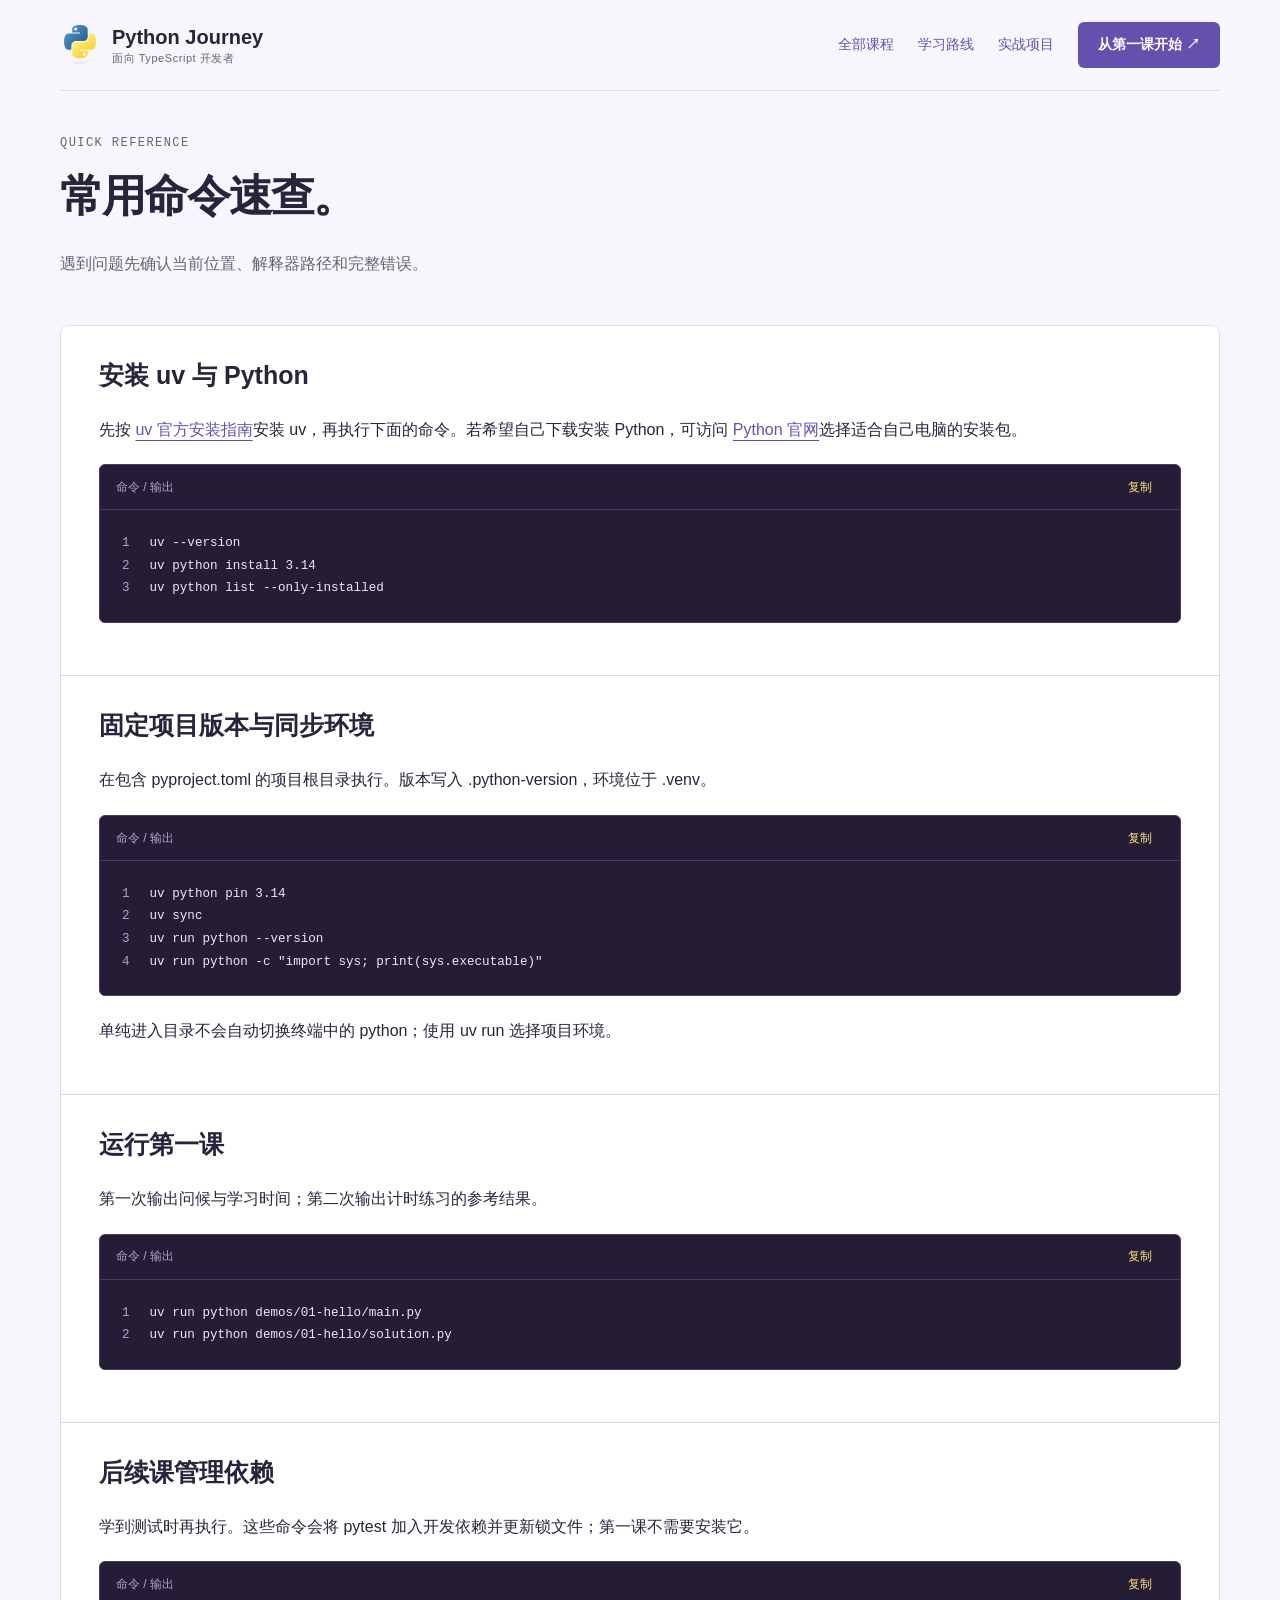
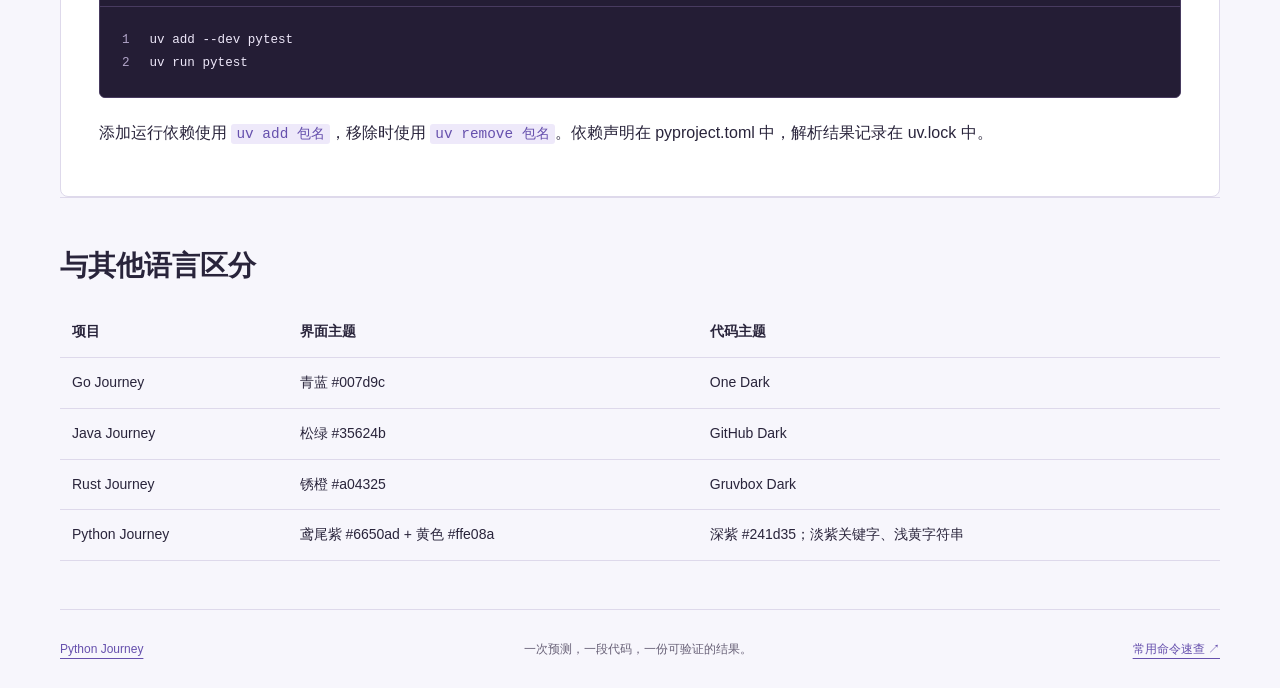
==== reference/index.html @ 2f71af97 "feat: initialize Python learning workspace" ====
<!doctype html>
<html lang="zh-CN">
  <head>
    <meta charset="utf-8" />
    <meta name="viewport" content="width=device-width,initial-scale=1" />
    <meta
      name="description"
      content="Python 学习路线：从基础语法到自动化、数据分析与 Web API 实战。"
    />
    <title>常用命令 · Python Journey</title>
    <link rel="icon" type="image/svg+xml" href="../assets/python-logo.svg" />
    <link rel="stylesheet" href="../assets/python-theme.css" />
    <script defer src="../assets/courses.js"></script>
    <script defer src="../assets/course-ui.js"></script>
    <script defer src="../assets/vendor/highlight.min.js"></script>
    <script defer src="../assets/highlight-init.js"></script>
    <script defer src="../assets/lesson-reader.js"></script>
    <script defer src="../assets/quiz.js"></script>
  </head>
  <body data-course-root="../">
    <a class="skip-link" href="#content">跳到正文</a>
    <header class="site-header wrap">
      <nav aria-label="主导航">
        <a class="brand" href="../index.html" data-home
          ><img
            src="../assets/python-logo.svg"
            width="40"
            height="40"
            alt=""
          /><span>Python Journey<small>面向 TypeScript 开发者</small></span></a
        >
        <div class="nav-links">
          <a href="../courses.html" data-directory>全部课程</a
          ><a href="../index.html#path-title">学习路线</a
          ><a href="../index.html#projects">实战项目</a
          ><a
            class="nav-start"
            href="../lessons/0001-build-and-run.html"
            data-resume
            >从第一课开始 ↗</a
          >
        </div>
      </nav>
    </header>
    <main id="content" class="wrap">
      <header class="lesson-heading">
        <p class="eyebrow">QUICK REFERENCE</p>
        <h1>常用命令速查。</h1>
        <p>遇到问题先确认当前位置、解释器路径和完整错误。</p>
      </header>
      <article class="lesson-article">
        <section class="lesson-section" id="command-1">
          <h2>安装 uv 与 Python</h2>
          <p>
            先按
            <a href="https://docs.astral.sh/uv/getting-started/installation/"
              >uv 官方安装指南</a
            >安装 uv，再执行下面的命令。若希望自己下载安装 Python，可访问
            <a href="https://www.python.org/downloads/">Python 官网</a
            >选择适合自己电脑的安装包。
          </p>
          <pre><code class="language-plaintext">uv --version
uv python install 3.14
uv python list --only-installed</code></pre>
        </section>
        <section class="lesson-section" id="command-2">
          <h2>固定项目版本与同步环境</h2>
          <p>
            在包含 pyproject.toml 的项目根目录执行。版本写入
            .python-version，环境位于 .venv。
          </p>
          <pre><code class="language-plaintext">uv python pin 3.14
uv sync
uv run python --version
uv run python -c "import sys; print(sys.executable)"</code></pre>
          <p>
            单纯进入目录不会自动切换终端中的 python；使用 uv run 选择项目环境。
          </p>
        </section>
        <section class="lesson-section" id="command-3">
          <h2>运行第一课</h2>
          <p>第一次输出问候与学习时间；第二次输出计时练习的参考结果。</p>
          <pre><code class="language-plaintext">uv run python demos/01-hello/main.py
uv run python demos/01-hello/solution.py</code></pre>
        </section>
        <section class="lesson-section" id="command-4">
          <h2>后续课管理依赖</h2>
          <p>
            学到测试时再执行。这些命令会将 pytest
            加入开发依赖并更新锁文件；第一课不需要安装它。
          </p>
          <pre><code class="language-plaintext">uv add --dev pytest
uv run pytest</code></pre>
          <p>
            添加运行依赖使用 <code>uv add 包名</code>，移除时使用
            <code>uv remove 包名</code>。依赖声明在 pyproject.toml
            中，解析结果记录在 uv.lock 中。
          </p>
        </section>
      </article>
      <section class="section">
        <h2>与其他语言区分</h2>
        <div class="table-scroll">
          <table>
            <thead>
              <tr>
                <th>项目</th>
                <th>界面主题</th>
                <th>代码主题</th>
              </tr>
            </thead>
            <tbody>
              <tr>
                <td>Go Journey</td>
                <td>青蓝 #007d9c</td>
                <td>One Dark</td>
              </tr>
              <tr>
                <td>Java Journey</td>
                <td>松绿 #35624b</td>
                <td>GitHub Dark</td>
              </tr>
              <tr>
                <td>Rust Journey</td>
                <td>锈橙 #a04325</td>
                <td>Gruvbox Dark</td>
              </tr>
              <tr>
                <td>Python Journey</td>
                <td>鸢尾紫 #6650ad + 黄色 #ffe08a</td>
                <td>深紫 #241d35；淡紫关键字、浅黄字符串</td>
              </tr>
            </tbody>
          </table>
        </div>
      </section>
    </main>
    <footer class="site-footer wrap">
      <a href="../index.html">Python Journey</a>
      <p>一次预测，一段代码，一份可验证的结果。</p>
      <a href="../reference/index.html">常用命令速查 ↗</a>
    </footer>
  </body>
</html>
---- assets/python-theme.css ----
:root {
  color-scheme: light;
  --paper: #f7f6fc;
  --surface: #fff;
  --ink: #29243b;
  --muted: #686177;
  --line: #ded9eb;
  --accent: #6650ad;
  --accent-soft: #eee9fa;
  --yellow: #ffe08a;
  --code-bg: #241d35;
  --code-ink: #eee8fa;
  --code-muted: #b2a5c9;
  --code-line: #483b60;
  --mono: "Cascadia Code", Consolas, monospace;
  font-family: "Segoe UI Variable", "Segoe UI", "Microsoft YaHei", sans-serif;
}
@media (prefers-color-scheme: dark) {
  :root {
    color-scheme: dark;
    --paper: #191622;
    --surface: #211d2d;
    --ink: #eee9f7;
    --muted: #b7adc8;
    --line: #41394f;
    --accent: #c4afff;
    --accent-soft: #332944;
  }
}
* {
  box-sizing: border-box;
}
html {
  scroll-behavior: smooth;
  scroll-padding-top: 28px;
}
body {
  margin: 0;
  background: var(--paper);
  color: var(--ink);
  font-size: 16px;
  line-height: 1.85;
}
a {
  color: var(--accent);
  text-underline-offset: 5px;
}
a:hover {
  text-decoration-thickness: 2px;
}
p {
  margin: 0 0 1em;
}
h1,
h2,
h3 {
  line-height: 1.4;
  text-wrap: balance;
}
h1 {
  font-size: clamp(36px, 4.5vw, 60px);
  letter-spacing: -0.04em;
  margin: 12px 0 22px;
}
h2 {
  font-size: 28px;
  margin: 0 0 22px;
}
h3 {
  font-size: 20px;
  margin: 0 0 10px;
}
img {
  max-width: 100%;
}
button,
input,
select {
  font: inherit;
}
button {
  cursor: pointer;
}
:focus-visible {
  outline: 3px solid var(--accent);
  outline-offset: 4px;
}
::selection {
  background: #daccff;
  color: #29243b;
}
.wrap {
  width: min(1160px, calc(100% - 80px));
  margin: auto;
}
.skip-link {
  position: absolute;
  top: -100px;
  left: 16px;
  padding: 10px;
  background: var(--surface);
  z-index: 10;
}
.skip-link:focus {
  top: 10px;
}
.site-header {
  border-bottom: 1px solid var(--line);
}
nav {
  display: flex;
  align-items: center;
  justify-content: space-between;
  gap: 24px;
  padding: 22px 0;
}
.brand {
  display: flex;
  align-items: center;
  gap: 12px;
  text-decoration: none;
  color: var(--ink);
  font-size: 20px;
  font-weight: 650;
  line-height: 1.4;
}
.brand small {
  display: block;
  font-weight: 400;
  font-size: 11px;
  color: var(--muted);
  letter-spacing: 0.05em;
}
.brand img {
  object-fit: contain;
  flex-shrink: 0;
}
.nav-links {
  display: flex;
  align-items: center;
  gap: 24px;
  font-size: 14px;
}
.nav-links a {
  text-decoration: none;
}
.nav-start,
.button {
  display: inline-flex;
  align-items: center;
  justify-content: center;
  min-height: 46px;
  padding: 10px 20px;
  border-radius: 6px;
  background: var(--accent);
  color: var(--surface);
  text-decoration: none;
  font-size: 14px;
  font-weight: 600;
}
.button.secondary {
  background: transparent;
  color: var(--accent);
  border: 1px solid var(--line);
}
.eyebrow {
  font: 12px/1.7 var(--mono);
  letter-spacing: 0.12em;
  color: var(--accent);
}
.hero {
  display: grid;
  grid-template-columns: minmax(0, 1fr) minmax(0, 1fr);
  align-items: center;
  gap: 64px;
  padding: 72px 0 60px;
}
.hero h1 span {
  color: var(--accent);
}
.text-link {
  align-self: center;
  padding-block: 10px;
  font-size: 14px;
}
.code-study {
  margin: 0;
  min-width: 0;
}
.code-study figcaption {
  margin-top: 18px;
  color: var(--muted);
  font-size: 12px;
  line-height: 1.8;
}
.code-transition {
  padding: 10px 24px;
  background: #30263e;
  color: var(--yellow);
  border-block: 1px solid var(--code-line);
  font-size: 12px;
}
.code-transition span {
  margin-right: 8px;
}
.learning-principle {
  display: flex;
  justify-content: space-between;
  flex-wrap: wrap;
  gap: 12px 28px;
  padding: 20px 24px;
  background: var(--accent-soft);
  border-left: 3px solid var(--accent);
  margin-bottom: 40px;
  font-size: 13px;
}
.learning-principle p {
  margin: 0;
}
.learning-principle .eyebrow {
  margin-right: 18px;
}
.course-section {
  display: grid;
  grid-template-columns: minmax(0, 0.8fr) minmax(0, 1.2fr);
  gap: 64px;
}
.section-intro > p:not(.eyebrow) {
  color: var(--muted);
  font-size: 14px;
}
.section-intro > a {
  font-size: 14px;
}
.lesson-feature {
  padding: 30px;
  border: 1px solid var(--line);
  border-top: 3px solid var(--accent);
  border-radius: 6px;
  background: var(--surface);
}
.lesson-meta {
  font: 12px/1.8 var(--mono);
  color: var(--muted);
  margin-bottom: 18px;
}
.lesson-feature h3 {
  font-size: 25px;
}
.lesson-feature h3 a {
  color: var(--ink);
  text-decoration: none;
}
.lesson-feature h3 a:hover {
  color: var(--accent);
}
.lesson-feature > p {
  color: var(--muted);
  font-size: 14px;
}
.lesson-question {
  padding: 16px 18px;
  margin: 22px 0;
  background: var(--accent-soft);
  border-radius: 4px;
}
.lesson-question p {
  margin: 8px 0 0;
  font-size: 14px;
}
.lesson-bottom {
  display: flex;
  align-items: center;
  justify-content: space-between;
  flex-wrap: wrap;
  gap: 16px;
}
.lesson-bottom > span {
  color: var(--muted);
  font-size: 12px;
}
.migration-table {
  table-layout: fixed;
}
.migration-table th {
  font-weight: 600;
  color: var(--accent);
  background: var(--accent-soft);
}
.migration-table th:last-child {
  width: 40%;
}
.migration-table td {
  padding-block: 18px;
  overflow-wrap: anywhere;
}
.hero .intro {
  font-size: 17px;
  max-width: 35em;
  color: var(--muted);
}
.actions {
  display: flex;
  gap: 12px;
  flex-wrap: wrap;
  margin-top: 28px;
}
.hero-note {
  margin-top: 18px;
  font-size: 12px;
  color: var(--muted);
}
.notebook {
  background: var(--code-bg);
  color: var(--code-ink);
  border: 1px solid var(--code-line);
  border-radius: 10px;
  overflow: hidden;
  box-shadow: 12px 12px 0 var(--accent-soft);
}
.notebook-header {
  display: flex;
  justify-content: space-between;
  padding: 15px 22px;
  border-bottom: 1px solid var(--code-line);
  font: 12px var(--mono);
  color: var(--code-muted);
}
.notebook-header span:last-child {
  color: var(--yellow);
}
.notebook pre {
  padding: 24px;
  margin: 0;
}
.output {
  padding: 16px 24px;
  background: #30263e;
  border-top: 1px solid var(--code-line);
  font: 13px/1.8 var(--mono);
}
.output span {
  color: var(--yellow);
}
.section {
  padding: 48px 0;
  border-top: 1px solid var(--line);
}
.section-head {
  display: flex;
  justify-content: space-between;
  align-items: baseline;
  gap: 24px;
}
.section-head p {
  color: var(--muted);
  font-size: 14px;
}
.path {
  padding: 0;
  margin: 0;
  list-style: none;
}
.path li {
  display: grid;
  grid-template-columns: 62px 1fr 1fr;
  gap: 24px;
  padding: 22px 0;
  border-top: 1px solid var(--line);
}
.path .number {
  font: 20px var(--mono);
  color: var(--accent);
  padding-top: 5px;
}
.path h3 {
  font-size: 18px;
}
.path p {
  margin: 0;
  font-size: 14px;
  color: var(--muted);
}
.path .evidence {
  font-size: 13px;
  padding-left: 20px;
  border-left: 2px solid var(--accent-soft);
}
.project-grid {
  display: grid;
  grid-template-columns: repeat(3, minmax(0, 1fr));
  gap: 20px;
}
.project {
  background: var(--surface);
  border: 1px solid var(--line);
  border-radius: 8px;
  padding: 26px;
}
.project .tag {
  display: inline-block;
  font: 11px var(--mono);
  background: var(--accent-soft);
  color: var(--accent);
  padding: 5px 8px;
  margin-bottom: 18px;
}
.project p {
  font-size: 14px;
  color: var(--muted);
}
.project ul {
  padding-left: 20px;
  font-size: 13px;
}
.method {
  display: grid;
  grid-template-columns: 1fr 1.4fr;
  gap: 64px;
}
.method ol {
  margin: 0;
  padding-left: 22px;
}
.method li {
  margin-bottom: 10px;
}
.resources {
  display: flex;
  gap: 24px;
  flex-wrap: wrap;
}
.site-footer {
  display: flex;
  justify-content: space-between;
  gap: 20px;
  padding: 28px 0;
  border-top: 1px solid var(--line);
  font-size: 12px;
  color: var(--muted);
}
.site-footer p {
  margin: 0;
}
code {
  font: 0.9em/1.8 var(--mono);
}
:not(pre) > code {
  background: var(--accent-soft);
  color: var(--accent);
  padding: 2px 5px;
  border-radius: 3px;
}
pre {
  overflow: auto;
  max-width: 100%;
  background: var(--code-bg);
  color: var(--code-ink);
  padding: 22px;
  border-radius: 6px;
  font-size: 14px;
  tab-size: 4;
}
pre code.hljs {
  padding: 0;
  background: transparent;
  color: inherit;
}
.hljs-keyword,
.hljs-literal {
  color: #cbb4ff;
}
.hljs-string,
.hljs-regexp {
  color: #ffe08a;
}
.hljs-number {
  color: #ffbaa0;
}
.hljs-title,
.hljs-built_in {
  color: #a8daee;
}
.hljs-comment {
  color: #b2a5c9;
  font-style: italic;
}
.hljs-params,
.hljs-subst {
  color: #eee8fa;
}
.hljs-meta,
.hljs-attr {
  color: #efb3d7;
}
.lesson-heading {
  padding: 42px 0 30px;
  max-width: 900px;
}
.lesson-heading h1 {
  font-size: 44px;
}
.lesson-heading p {
  color: var(--muted);
}
.goal {
  background: var(--accent-soft);
  padding: 16px 22px;
  border-left: 3px solid var(--accent);
  font-size: 14px;
}
.lesson-shell {
  display: grid;
  grid-template-columns: 210px minmax(0, 1fr);
  gap: 32px;
  align-items: start;
  margin-bottom: 48px;
}
.lesson-rail {
  position: sticky;
  top: 24px;
}
.lesson-outline a {
  display: block;
  text-decoration: none;
  padding: 9px 12px;
  border-left: 2px solid transparent;
  color: var(--muted);
  font-size: 13px;
}
.lesson-outline a[aria-current] {
  border-left-color: var(--accent);
  background: var(--accent-soft);
  color: var(--accent);
}
.lesson-article {
  background: var(--surface);
  border: 1px solid var(--line);
  border-radius: 8px;
  min-width: 0;
}
.lesson-section {
  padding: 32px 38px;
  scroll-margin-top: 24px;
}
.lesson-section + .lesson-section {
  border-top: 1px solid var(--line);
}
.lesson-section h2 {
  font-size: 25px;
}
.lesson-section p,
.lesson-section li {
  font-size: 16px;
}
.note {
  font-size: 13px !important;
  color: var(--muted);
}
details {
  border: 1px solid var(--line);
  border-radius: 6px;
  padding: 12px 18px;
  margin: 18px 0;
}
summary {
  cursor: pointer;
  min-height: 30px;
  font-weight: 600;
}
details[open] summary {
  margin-bottom: 14px;
}
.reader-code {
  margin: 20px 0;
  border: 1px solid var(--code-line);
  background: var(--code-bg);
  border-radius: 6px;
  overflow: hidden;
}
.reader-code__bar {
  display: flex;
  justify-content: space-between;
  align-items: center;
  padding: 0 16px;
  border-bottom: 1px solid var(--code-line);
  color: var(--code-muted);
  font-size: 12px;
}
.reader-code__bar button {
  background: transparent;
  color: var(--yellow);
  border: 0;
  min-height: 44px;
  padding: 8px 12px;
}
.reader-code pre {
  margin: 0;
  border-radius: 0;
  line-height: 1.8;
}
.reader-code--numbered {
  display: flex;
  gap: 20px;
}
.reader-line-numbers {
  color: var(--code-muted);
  font: 0.9em/1.8 var(--mono);
  text-align: right;
  user-select: none;
  flex-shrink: 0;
}
.reader-line-numbers:before {
  content: attr(data-lines);
  white-space: pre;
}
.reader-code code {
  display: block;
  position: relative;
}
.reader-indent-guide {
  position: absolute;
  height: 1.8em;
  left: 0;
  pointer-events: none;
  background: repeating-linear-gradient(
    to right,
    #77648b55 0 1px,
    transparent 1px var(--indent-step)
  );
}
.reader-copy-feedback {
  display: block;
  color: var(--yellow);
  font-size: 12px;
  padding: 0 16px 8px;
}
.reader-copy-feedback:empty {
  display: none;
}
[data-quiz] button {
  display: block;
  width: 100%;
  text-align: left;
  min-height: 46px;
  background: var(--paper);
  color: var(--ink);
  border: 1px solid var(--line);
  border-radius: 5px;
  padding: 10px 16px;
  margin: 8px 0;
}
[data-quiz] button[data-state="correct"] {
  border-color: #4f9663;
}
[data-quiz] button[data-state="wrong"] {
  border-color: #ca6879;
}
[data-quiz] [role="status"] {
  margin-top: 16px;
}
.lesson-pagination {
  display: flex;
  justify-content: space-between;
  gap: 20px;
  padding: 24px 0;
  font-size: 14px;
}
.table-scroll {
  overflow: auto;
}
table {
  border-collapse: collapse;
  width: 100%;
  font-size: 14px;
}
th,
td {
  text-align: left;
  border-bottom: 1px solid var(--line);
  padding: 12px;
  vertical-align: top;
}
[hidden] {
  display: none !important;
}
@media (max-width: 850px) {
  .wrap {
    width: calc(100% - 40px);
  }
  .hero {
    gap: 32px;
    grid-template-columns: 1fr;
    padding: 40px 0;
  }
  .course-section {
    grid-template-columns: minmax(0, 1fr);
    gap: 24px;
  }
  .lesson-feature {
    padding: 22px;
  }
  .migration-table {
    min-width: 640px;
  }
  .notebook pre {
    padding: 18px;
    font-size: 12px;
  }
  .nav-links {
    flex-wrap: wrap;
  }
  .notebook {
    transform: none;
  }
  .project-grid {
    grid-template-columns: 1fr;
  }
  .project {
    padding: 22px;
  }
  .method {
    grid-template-columns: 1fr;
    gap: 20px;
  }
  .nav-links {
    gap: 14px;
  }
  nav {
    flex-wrap: wrap;
  }
  .lesson-shell {
    grid-template-columns: 1fr;
  }
  .lesson-rail {
    position: static;
  }
  .lesson-outline {
    display: flex;
    flex-wrap: wrap;
  }
  .lesson-section {
    padding: 26px 22px;
  }
  .path li {
    grid-template-columns: 38px 1fr;
    gap: 12px;
  }
  .path .evidence {
    grid-column: 2;
  }
  .section-head {
    display: block;
  }
  .site-footer {
    flex-wrap: wrap;
  }
  .lesson-heading h1 {
    font-size: 34px;
  }
}
.lesson-outline {
  display: block;
  padding: 0;
}
.lesson-outline a {
  margin-bottom: 4px;
}
@media (max-width: 850px) {
  .lesson-outline {
    display: flex;
    padding: 0;
    gap: 4px;
  }
}
@media (prefers-reduced-motion: reduce) {
  html {
    scroll-behavior: auto;
  }
}
@media print {
  .lesson-rail,
  .nav-links,
  .reader-code__bar button {
    display: none;
  }
  .lesson-shell {
    display: block;
  }
  .wrap {
    width: 100%;
  }
  .lesson-article {
    border: 0;
  }
}
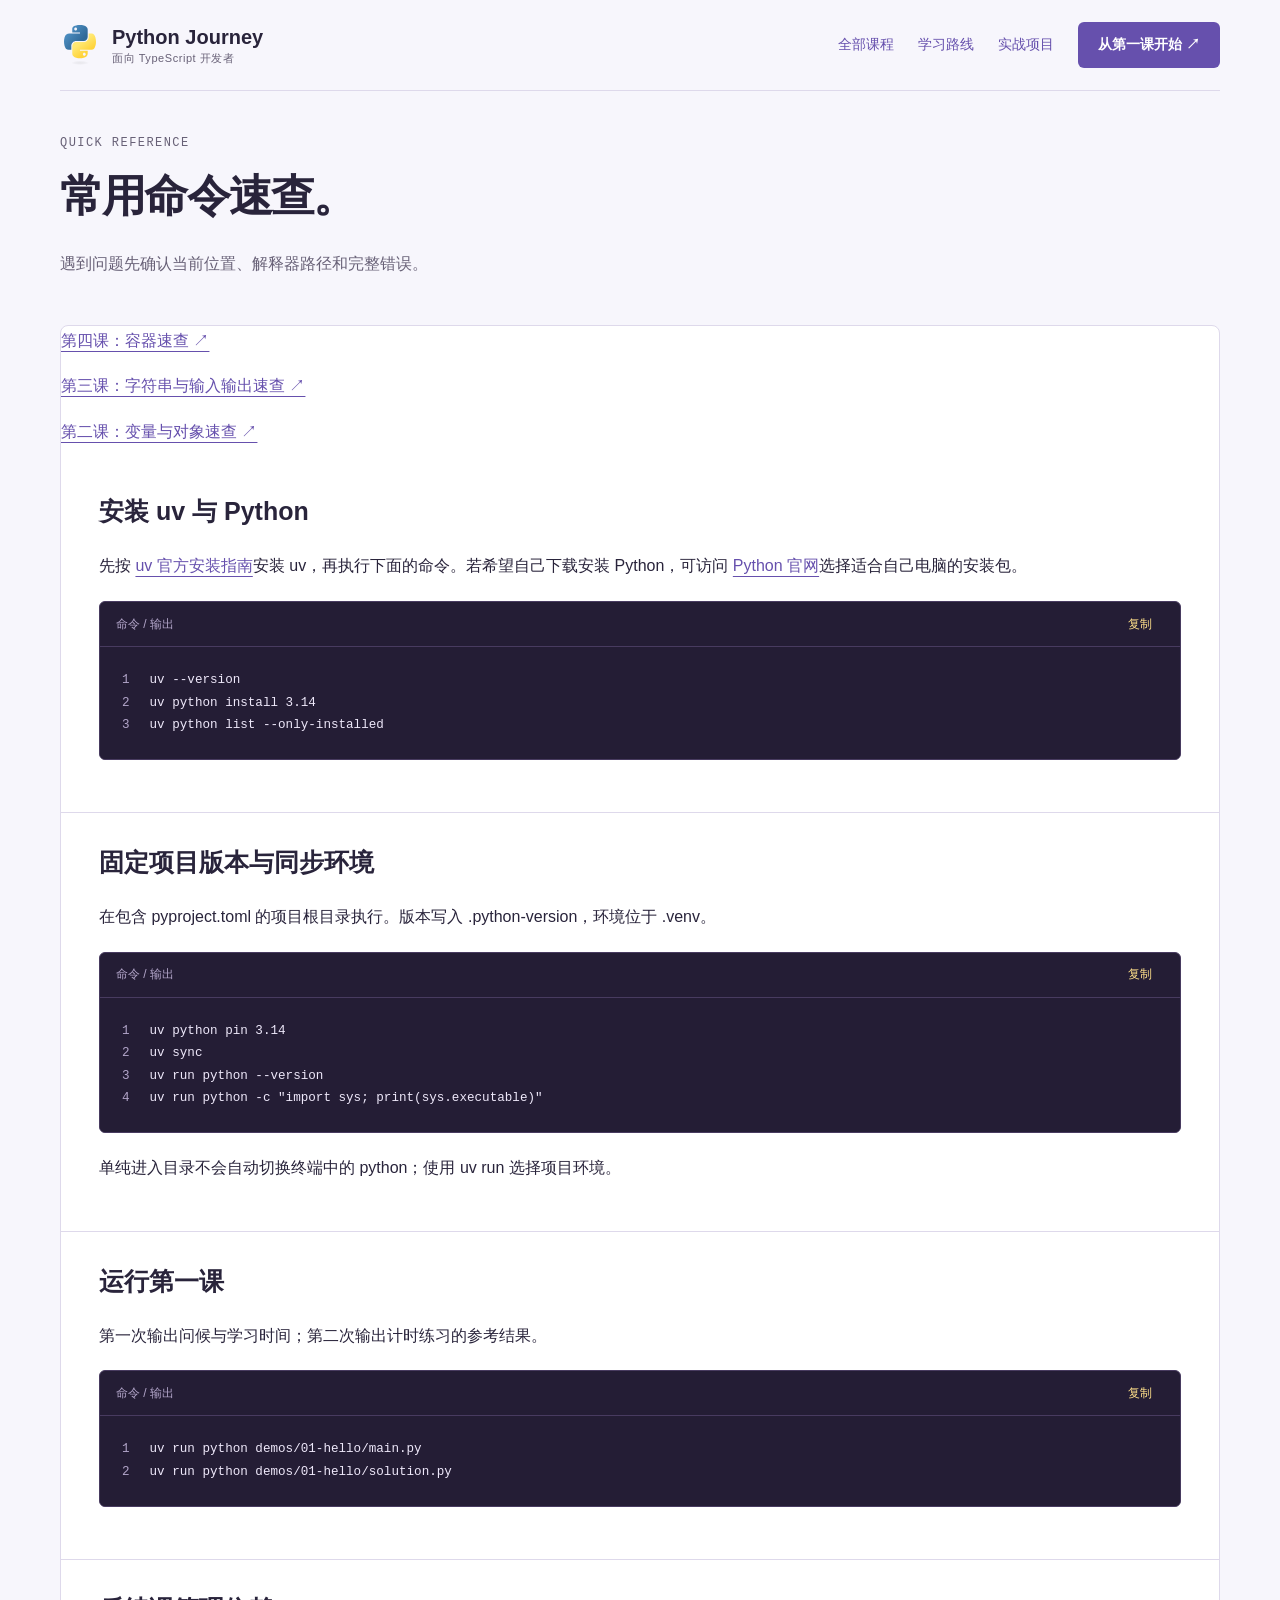
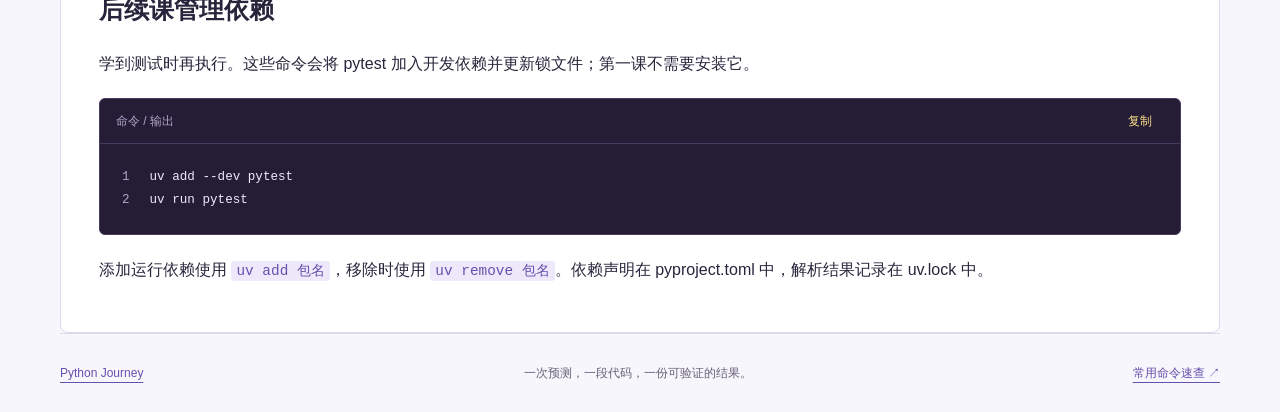
==== commit 65da3877: "feat: add Python foundation lessons and writing guidance" ====
--- a/reference/index.html
+++ b/reference/index.html
@@ -49,6 +49,9 @@
         <p>遇到问题先确认当前位置、解释器路径和完整错误。</p>
       </header>
       <article class="lesson-article">
+        <p><a href="containers.html">第四课：容器速查 ↗</a></p>
+<p><a href="strings-and-input.html">第三课：字符串与输入输出速查 ↗</a></p>
+        <p><a href="objects-and-types.html">第二课：变量与对象速查 ↗</a></p>
         <section class="lesson-section" id="command-1">
           <h2>安装 uv 与 Python</h2>
           <p>
@@ -98,42 +101,6 @@
           </p>
         </section>
       </article>
-      <section class="section">
-        <h2>与其他语言区分</h2>
-        <div class="table-scroll">
-          <table>
-            <thead>
-              <tr>
-                <th>项目</th>
-                <th>界面主题</th>
-                <th>代码主题</th>
-              </tr>
-            </thead>
-            <tbody>
-              <tr>
-                <td>Go Journey</td>
-                <td>青蓝 #007d9c</td>
-                <td>One Dark</td>
-              </tr>
-              <tr>
-                <td>Java Journey</td>
-                <td>松绿 #35624b</td>
-                <td>GitHub Dark</td>
-              </tr>
-              <tr>
-                <td>Rust Journey</td>
-                <td>锈橙 #a04325</td>
-                <td>Gruvbox Dark</td>
-              </tr>
-              <tr>
-                <td>Python Journey</td>
-                <td>鸢尾紫 #6650ad + 黄色 #ffe08a</td>
-                <td>深紫 #241d35；淡紫关键字、浅黄字符串</td>
-              </tr>
-            </tbody>
-          </table>
-        </div>
-      </section>
     </main>
     <footer class="site-footer wrap">
       <a href="../index.html">Python Journey</a>
